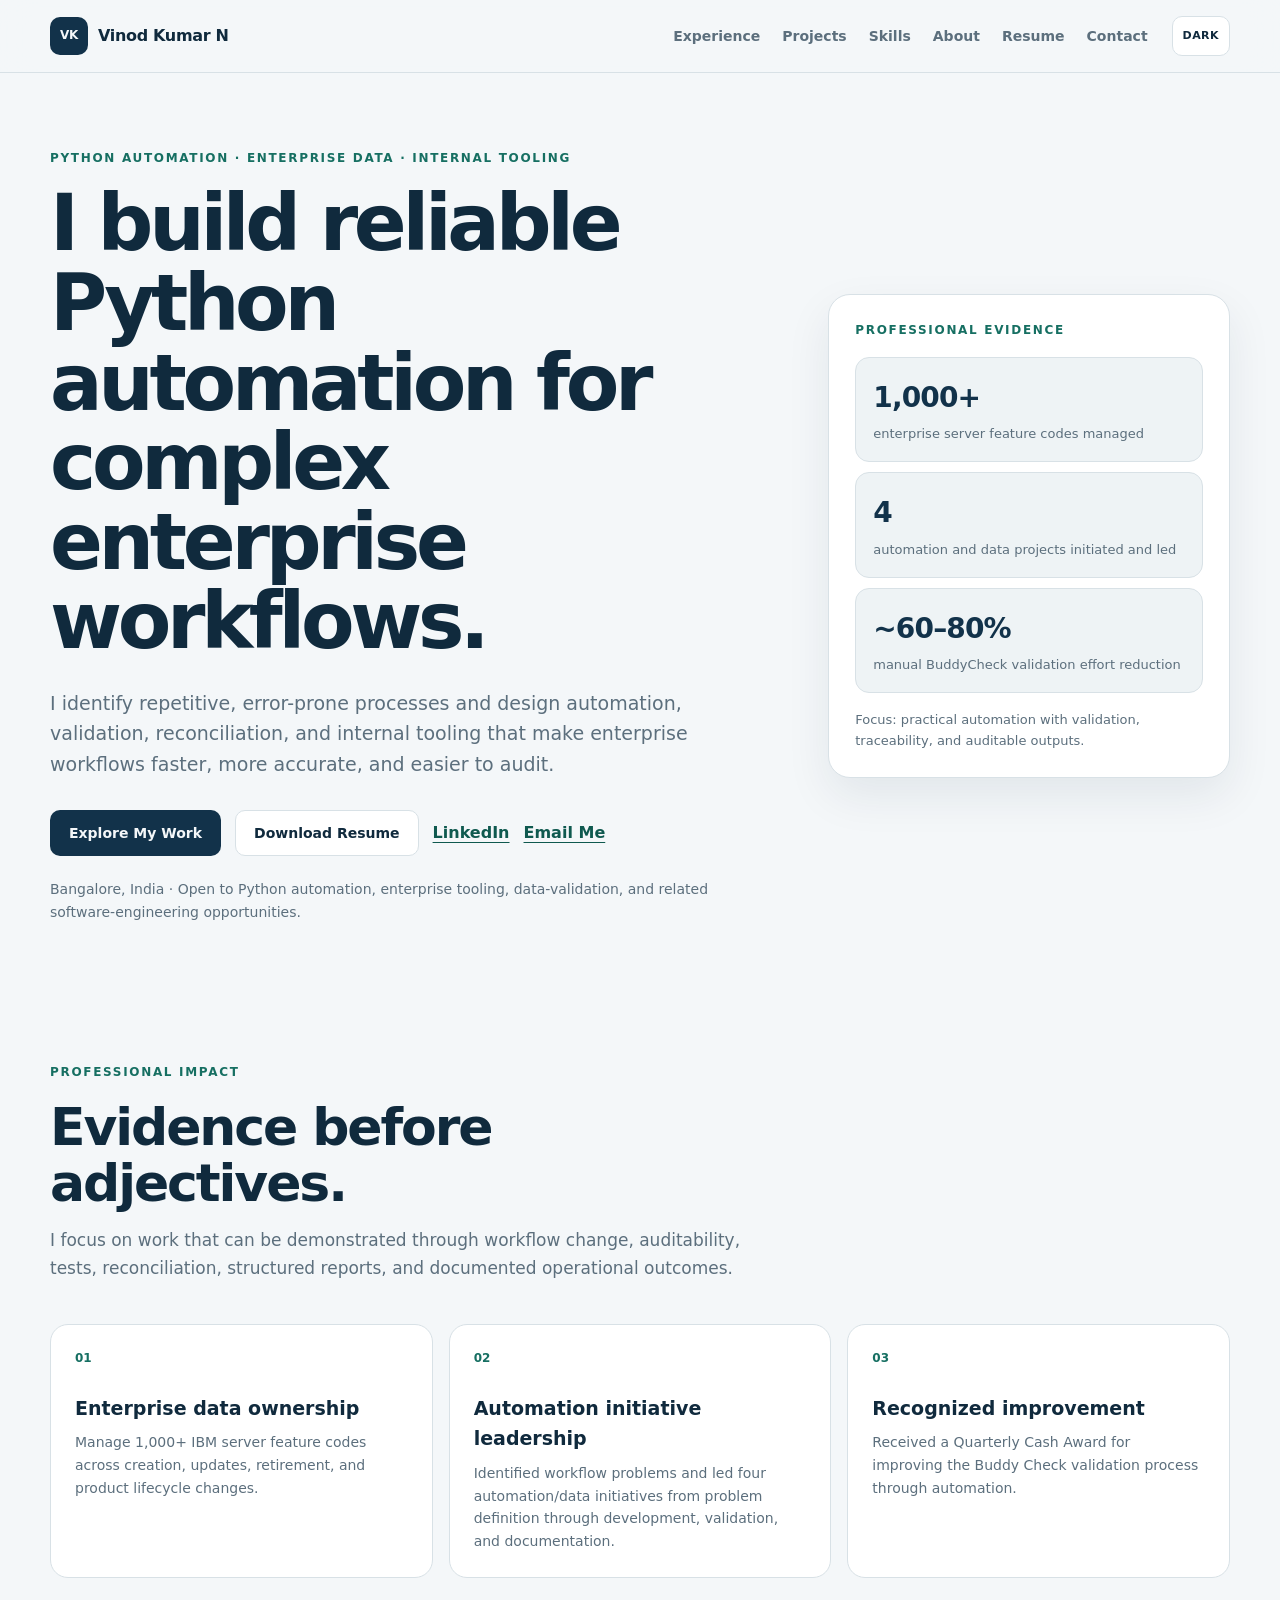
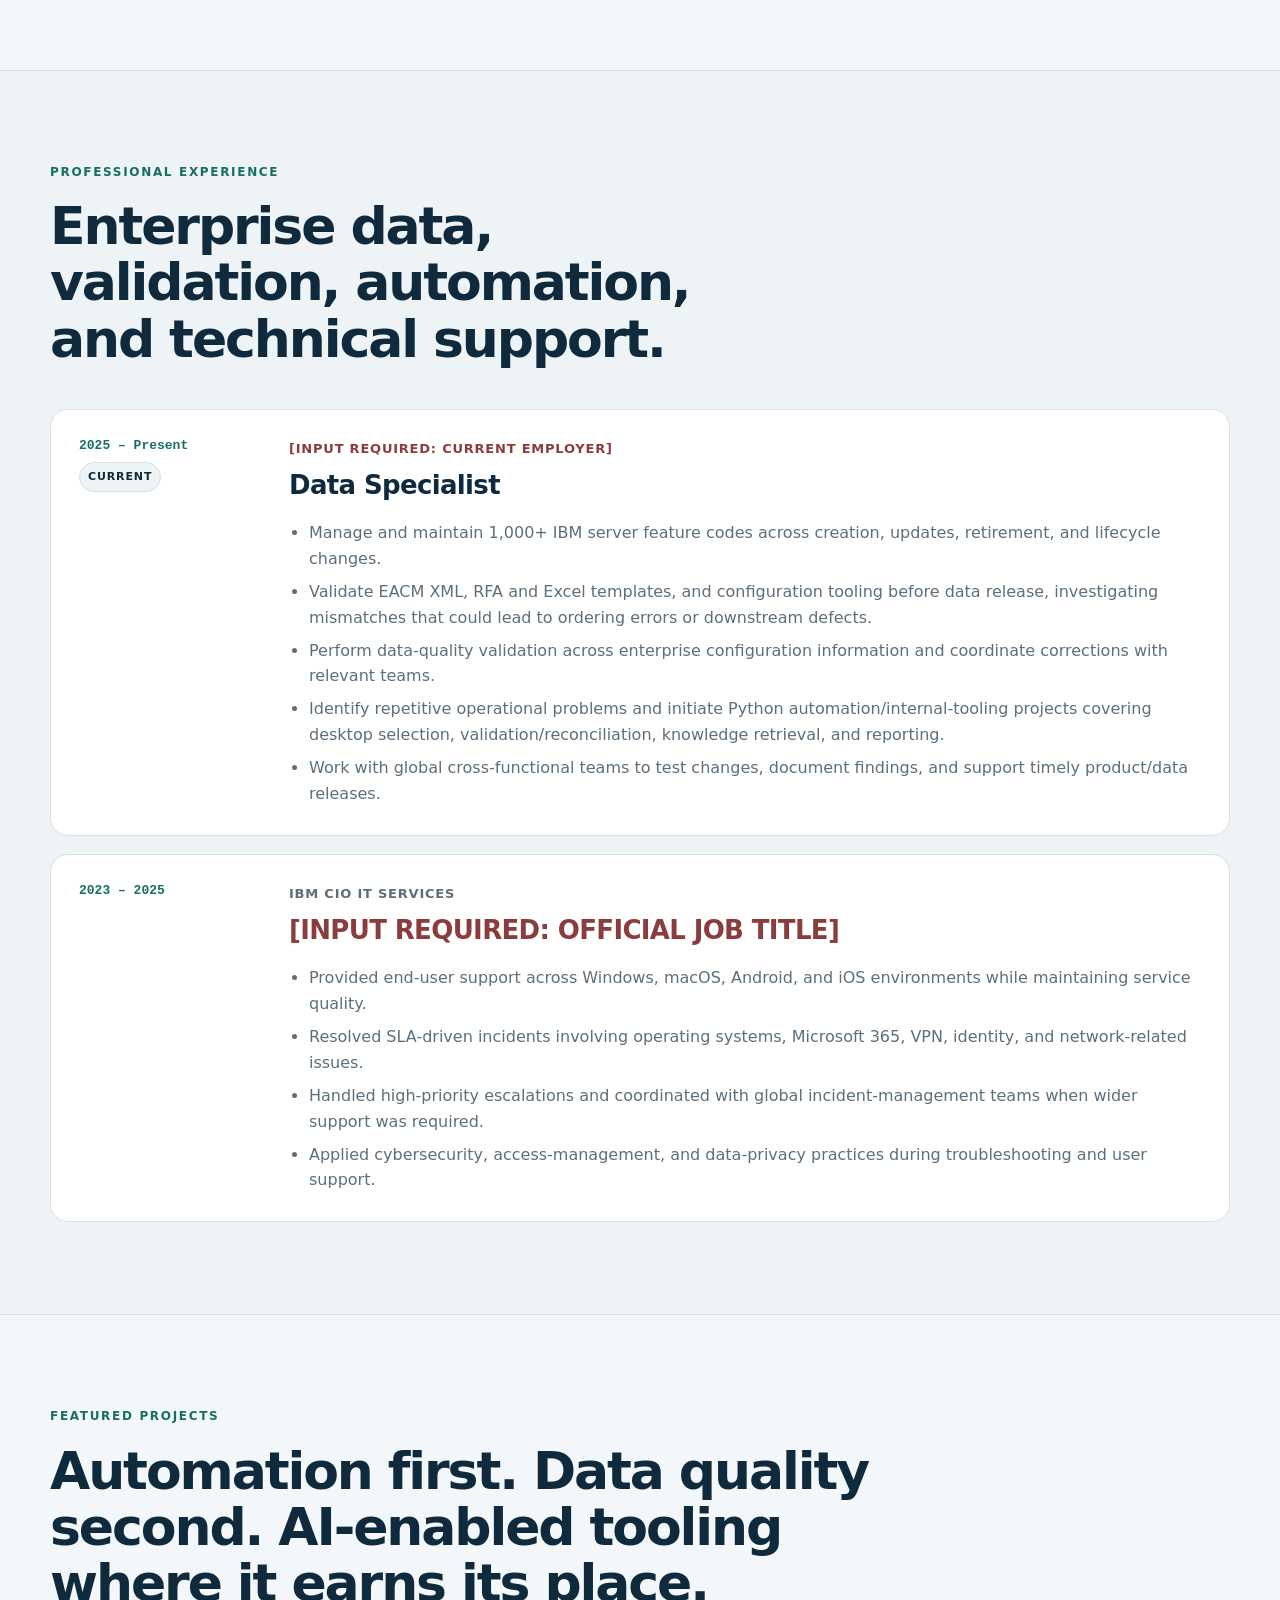
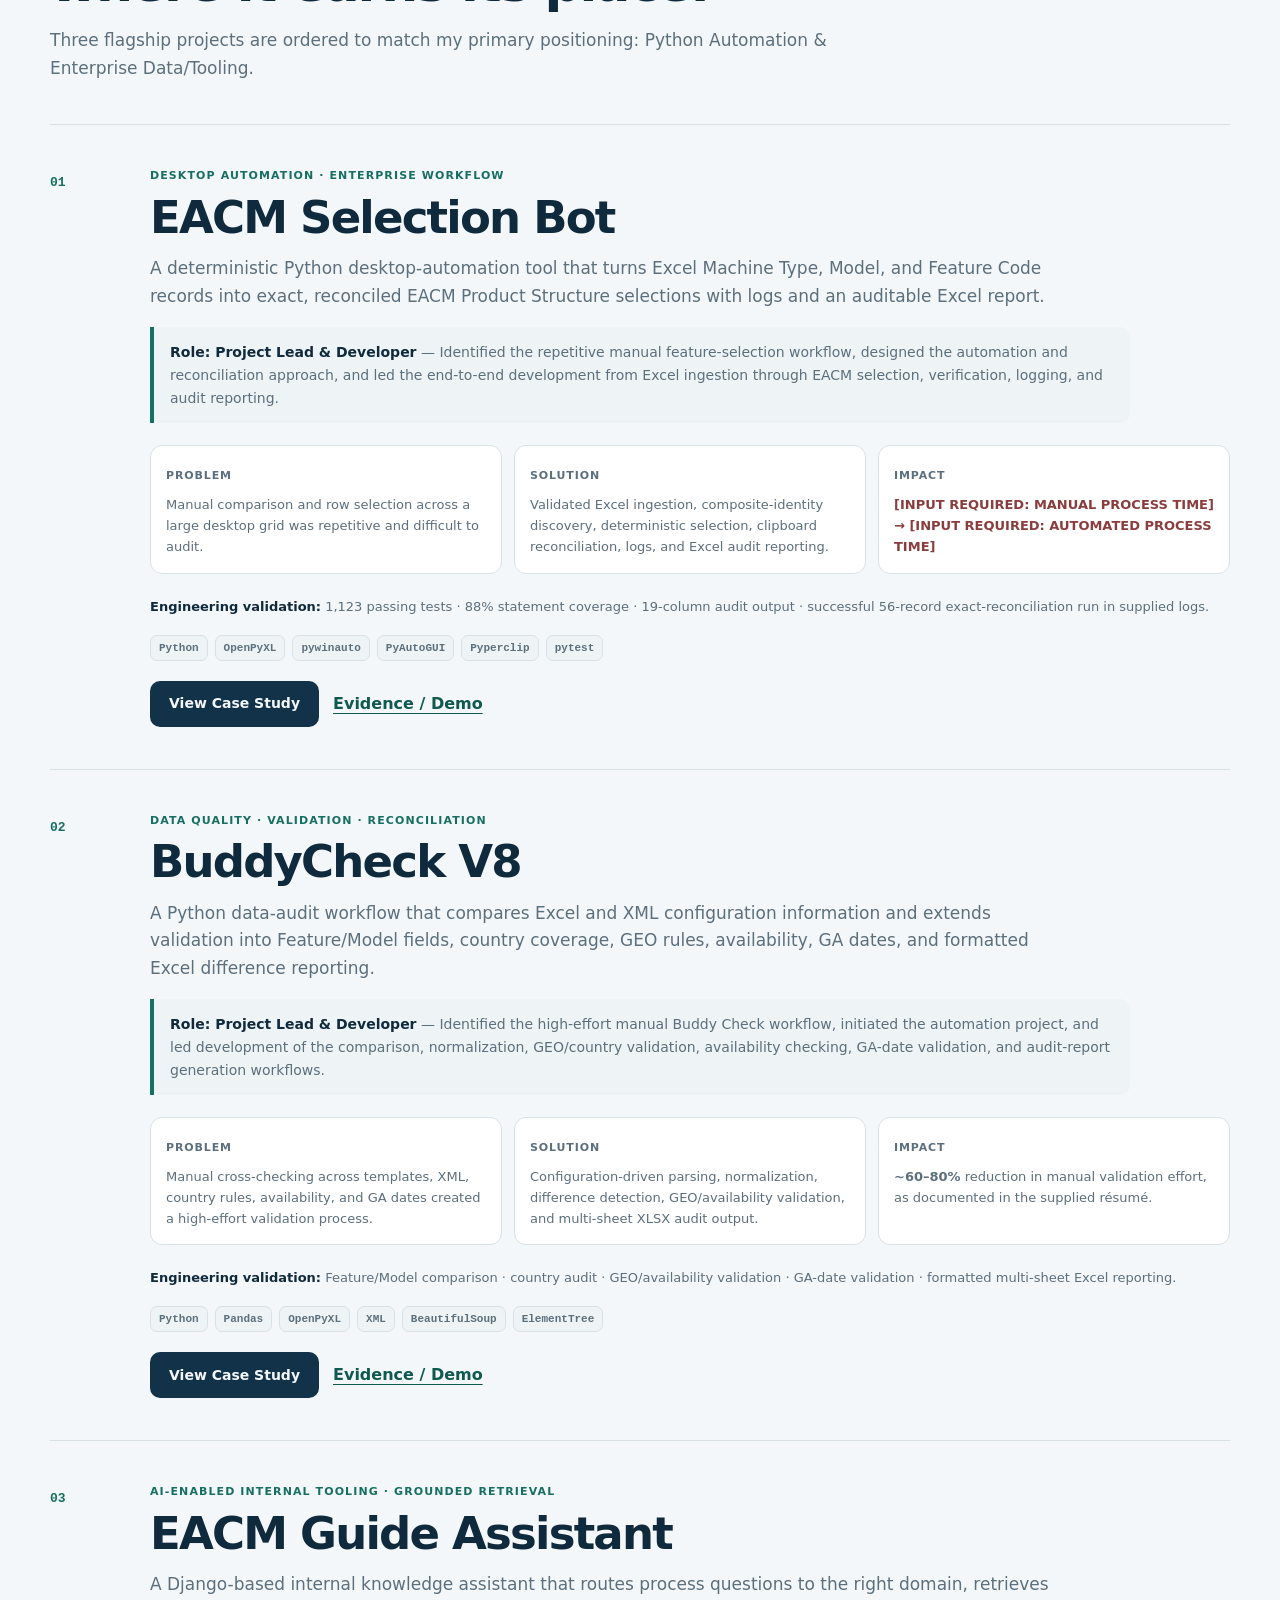
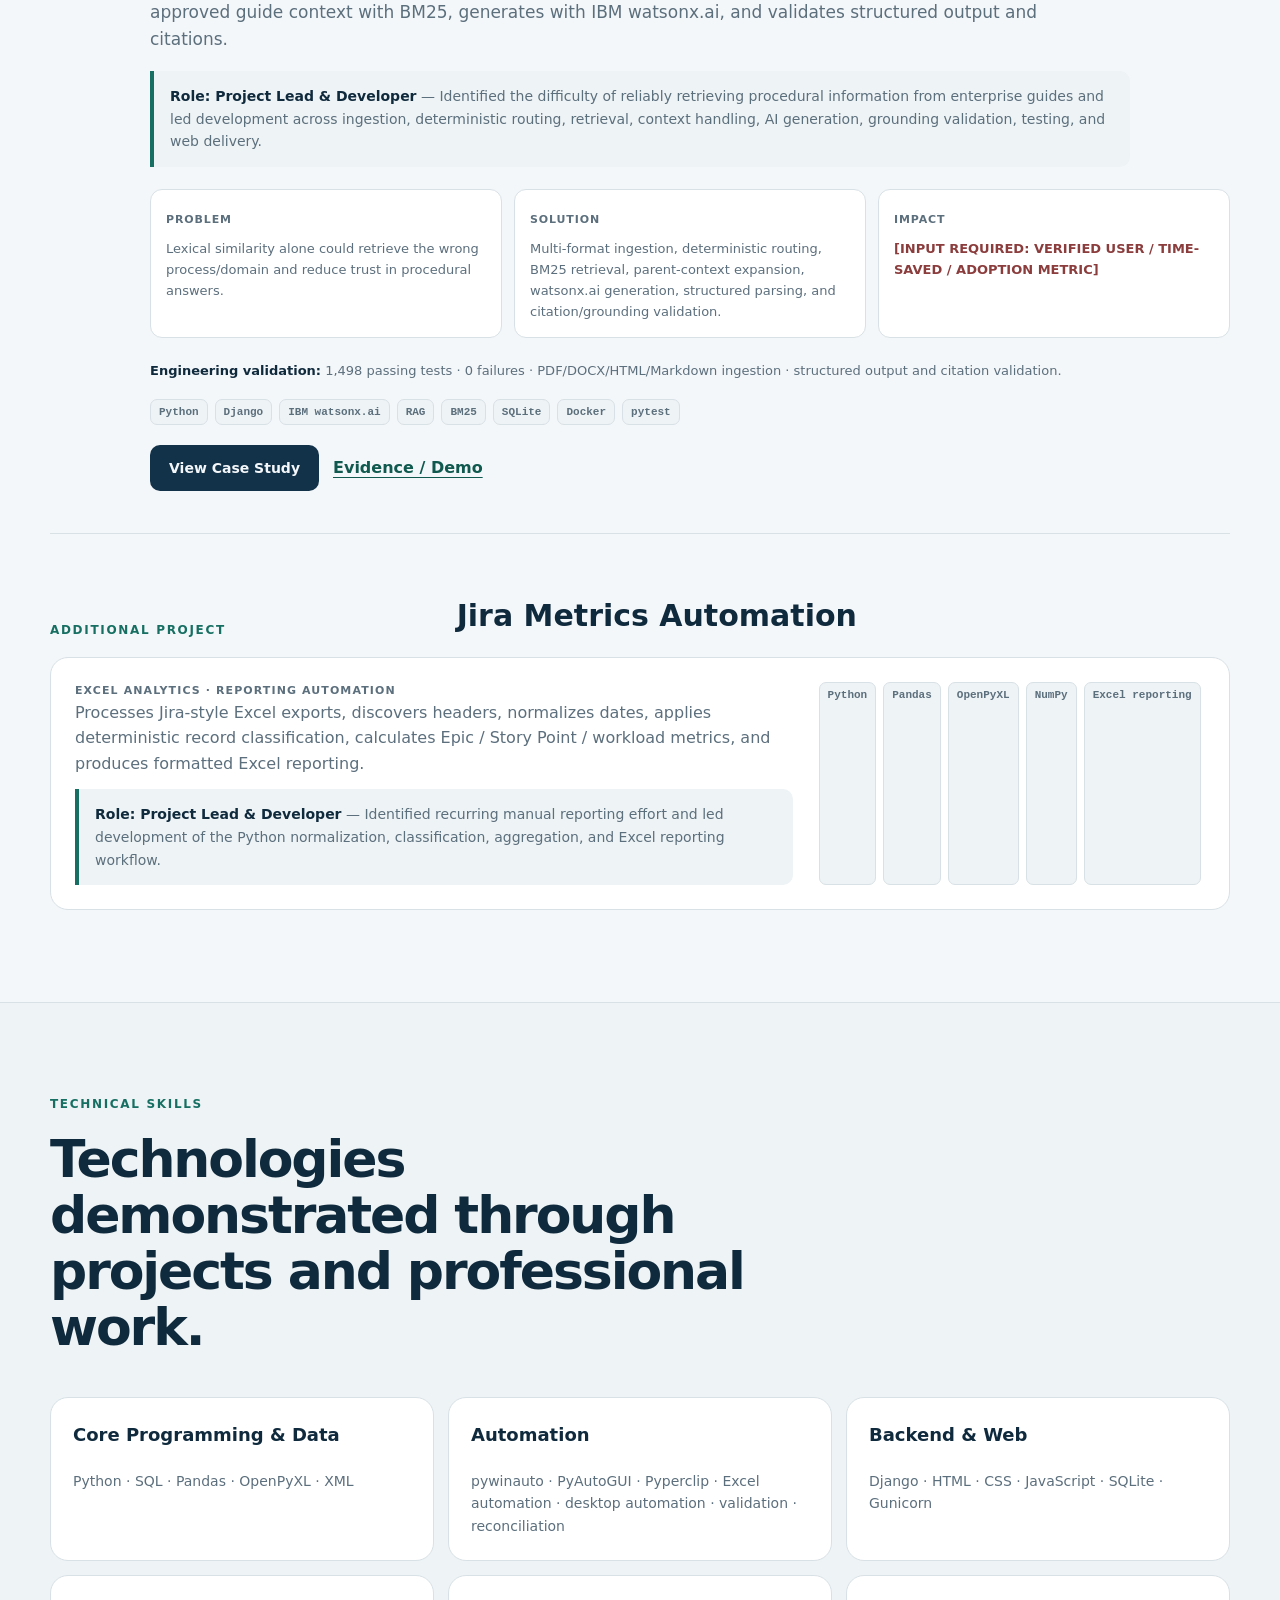
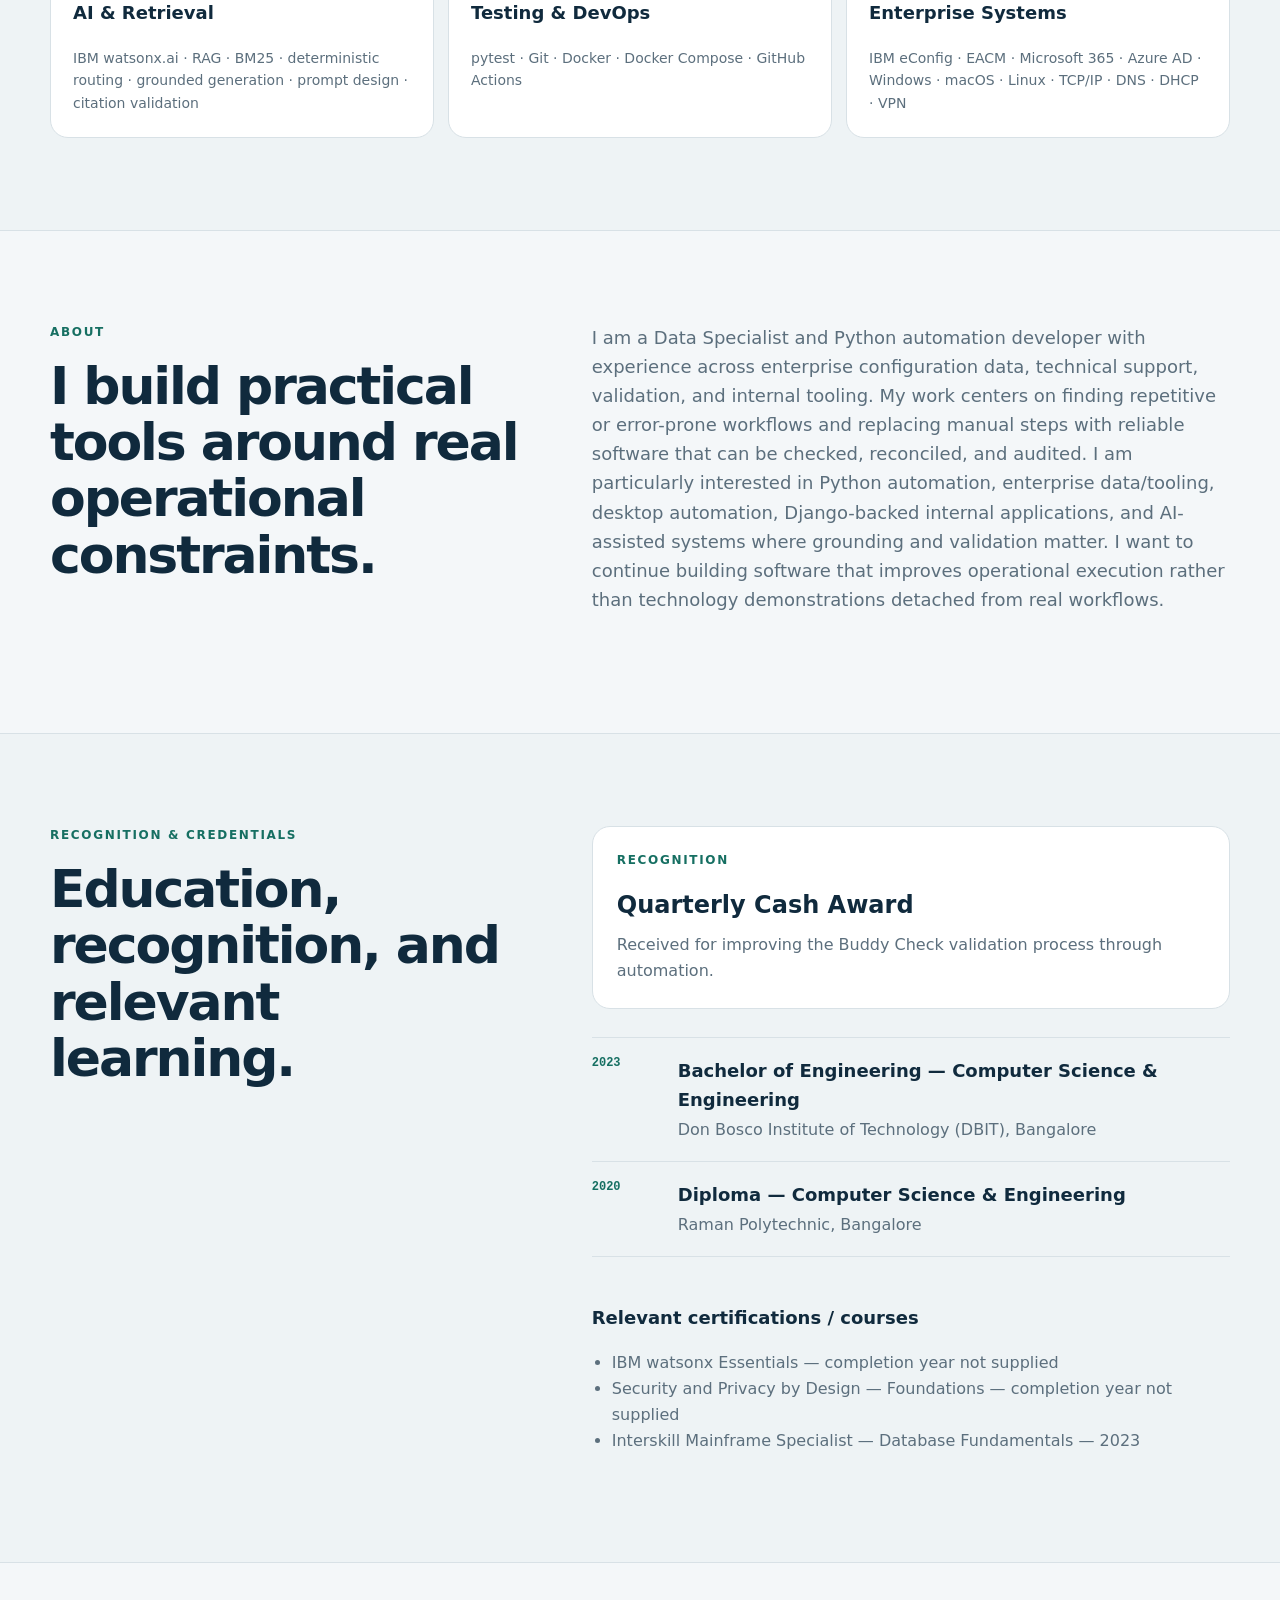
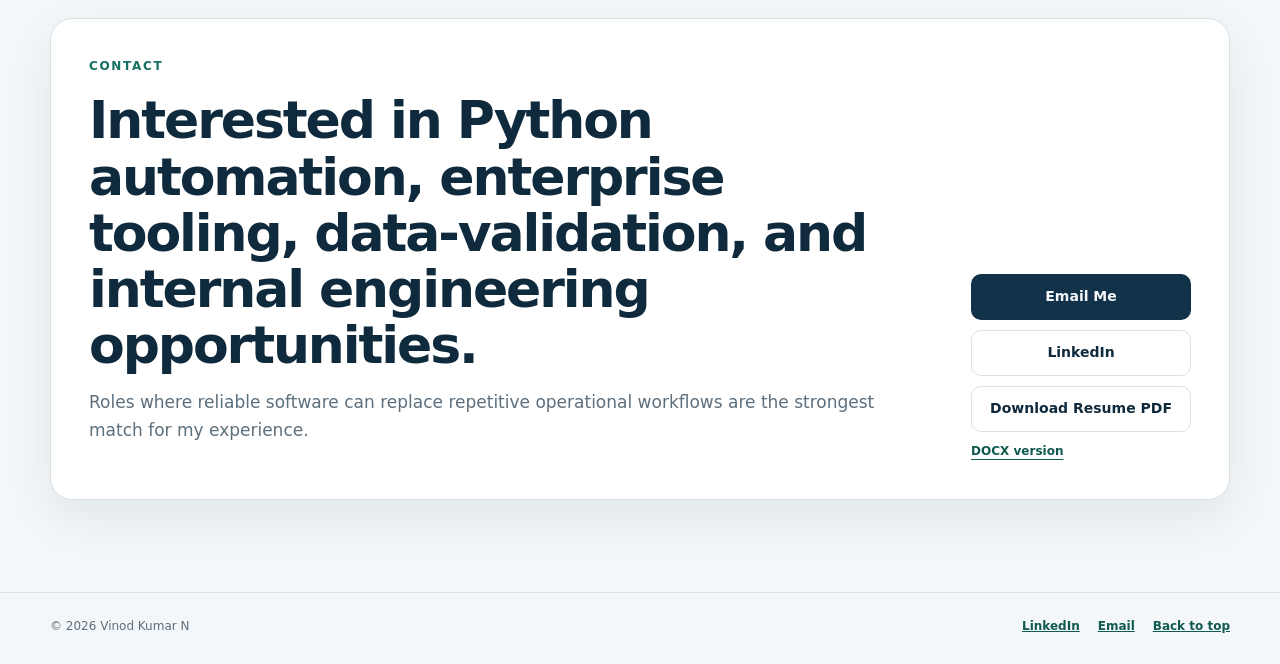
==== index.html @ 29662d74 "Add files via upload Deploy professional portfolio" ====
<!doctype html>
<html lang="en" data-theme="light">
<head>

  <meta charset="utf-8">
  <meta name="viewport" content="width=device-width, initial-scale=1">
  <meta name="author" content="Vinod Kumar N">
  <meta name="theme-color" content="#f4f7f9">
  <link rel="icon" href="assets/favicon.svg" type="image/svg+xml">
  <link rel="stylesheet" href="css/style.css">

<title>Vinod Kumar N | Python Automation &amp; Enterprise Data/Tooling</title>
  <meta name="description" content="Portfolio of Vinod Kumar N, focused on Python automation, enterprise data tooling, validation, reconciliation, desktop automation, Django, and grounded AI-enabled internal tools.">
  <link rel="canonical" href="https://vinod2612-lab.github.io/">
  <meta property="og:type" content="website">
  <meta property="og:title" content="Vinod Kumar N | Python Automation &amp; Enterprise Data/Tooling">
  <meta property="og:description" content="Portfolio of Vinod Kumar N, focused on Python automation, enterprise data tooling, validation, reconciliation, desktop automation, Django, and grounded AI-enabled internal tools.">
  <meta property="og:url" content="https://vinod2612-lab.github.io/">
  <meta property="og:image" content="https://vinod2612-lab.github.io/assets/og-card.png">
  <meta property="og:image:width" content="1200">
  <meta property="og:image:height" content="630">
  <meta name="twitter:card" content="summary_large_image">
  <meta name="twitter:title" content="Vinod Kumar N | Python Automation &amp; Enterprise Data/Tooling">
  <meta name="twitter:description" content="Portfolio of Vinod Kumar N, focused on Python automation, enterprise data tooling, validation, reconciliation, desktop automation, Django, and grounded AI-enabled internal tools.">
  <meta name="twitter:image" content="https://vinod2612-lab.github.io/assets/og-card.png">
  <script type="application/ld+json">{"@context": "https://schema.org", "@type": "Person", "name": "Vinod Kumar N", "url": "https://vinod2612-lab.github.io", "jobTitle": "Data Specialist", "email": "mailto:neelavinod26@gmail.com", "address": {"@type": "PostalAddress", "addressLocality": "Bangalore", "addressCountry": "IN"}, "sameAs": ["https://www.linkedin.com/in/vinod-kumar-n-34484a241"], "knowsAbout": ["Python automation", "Enterprise data tooling", "Data validation", "Excel automation", "Desktop automation", "Django", "Retrieval-augmented generation"]}</script>
</head>
<body>
<a class="skip-link" href="#main">Skip to main content</a>

<header class="site-header" id="top">
  <div class="nav-shell">
    <a class="brand" href="index.html" aria-label="Vinod Kumar N home"><span class="brand-mark">VK</span><span class="brand-name">Vinod Kumar N</span></a>
    <button class="nav-toggle" type="button" aria-label="Open navigation" aria-expanded="false" aria-controls="primary-nav"><span></span><span></span><span></span></button>
    <nav class="nav-links" id="primary-nav" aria-label="Primary navigation">
      <a href="index.html#experience">Experience</a>
      <a href="index.html#projects">Projects</a>
      <a href="index.html#skills">Skills</a>
      <a href="index.html#about">About</a>
      <a href="assets/Vinod_Kumar_N_Resume.pdf">Resume</a>
      <a href="index.html#contact">Contact</a>
    </nav>
    <button class="theme-toggle" type="button" aria-label="Switch to dark theme" title="Toggle light/dark theme"><span class="theme-icon" aria-hidden="true">Moon</span></button>
  </div>
</header>
<main id="main">
  <section class="hero section-tight" aria-labelledby="hero-title">
    <div class="container hero-grid">
      <div class="hero-copy reveal">
        <p class="eyebrow">Python Automation · Enterprise Data · Internal Tooling</p>
        <h1 id="hero-title">I build reliable Python automation for complex enterprise workflows.</h1>
        <p class="hero-lead">I identify repetitive, error-prone processes and design automation, validation, reconciliation, and internal tooling that make enterprise workflows faster, more accurate, and easier to audit.</p>
        <div class="hero-actions" aria-label="Primary actions">
          <a class="btn btn-primary" href="#projects">Explore My Work</a>
          <a class="btn btn-secondary" href="assets/Vinod_Kumar_N_Resume.pdf" download>Download Resume</a>
          <a class="text-link" href="https://www.linkedin.com/in/vinod-kumar-n-34484a241" target="_blank" rel="noopener noreferrer">LinkedIn</a>
          <a class="text-link" href="mailto:neelavinod26@gmail.com">Email Me</a>
        </div>
        <p class="hero-location">Bangalore, India · Open to Python automation, enterprise tooling, data-validation, and related software-engineering opportunities.</p>
      </div>
      <aside class="credibility-panel reveal" aria-label="Professional credibility">
        <p class="panel-label">Professional evidence</p>
        <div class="credibility-metrics">
          <div class="metric-card"><strong>1,000+</strong><span>enterprise server feature codes managed</span></div>
          <div class="metric-card"><strong>4</strong><span>automation and data projects initiated and led</span></div>
          <div class="metric-card"><strong>~60–80%</strong><span>manual BuddyCheck validation effort reduction</span></div>
        </div>
        <p class="panel-note">Focus: practical automation with validation, traceability, and auditable outputs.</p>
      </aside>
    </div>
  </section>

  <section class="section evidence-strip" id="impact" aria-labelledby="impact-title">
    <div class="container">
      <div class="section-head compact reveal"><p class="eyebrow">Professional impact</p><h2 id="impact-title">Evidence before adjectives.</h2><p>I focus on work that can be demonstrated through workflow change, auditability, tests, reconciliation, structured reports, and documented operational outcomes.</p></div>
      <div class="impact-grid">
        <article class="impact-card reveal"><span>01</span><h3>Enterprise data ownership</h3><p>Manage 1,000+ IBM server feature codes across creation, updates, retirement, and product lifecycle changes.</p></article>
        <article class="impact-card reveal"><span>02</span><h3>Automation initiative leadership</h3><p>Identified workflow problems and led four automation/data initiatives from problem definition through development, validation, and documentation.</p></article>
        <article class="impact-card reveal"><span>03</span><h3>Recognized improvement</h3><p>Received a Quarterly Cash Award for improving the Buddy Check validation process through automation.</p></article>
      </div>
    </div>
  </section>

  <section class="section section-alt" id="experience" aria-labelledby="experience-title">
    <div class="container">
      <div class="section-head compact reveal"><p class="eyebrow">Professional experience</p><h2 id="experience-title">Enterprise data, validation, automation, and technical support.</h2></div>
      <div class="experience-list">
        <article class="experience-card reveal">
          <div class="experience-meta"><span class="date">2025 – Present</span><span class="status">Current</span></div>
          <div class="experience-main">
            <p class="employer input-required">[INPUT REQUIRED: CURRENT EMPLOYER]</p>
            <h3>Data Specialist</h3>
            <ul>
              <li>Manage and maintain 1,000+ IBM server feature codes across creation, updates, retirement, and lifecycle changes.</li>
              <li>Validate EACM XML, RFA and Excel templates, and configuration tooling before data release, investigating mismatches that could lead to ordering errors or downstream defects.</li>
              <li>Perform data-quality validation across enterprise configuration information and coordinate corrections with relevant teams.</li>
              <li>Identify repetitive operational problems and initiate Python automation/internal-tooling projects covering desktop selection, validation/reconciliation, knowledge retrieval, and reporting.</li>
              <li>Work with global cross-functional teams to test changes, document findings, and support timely product/data releases.</li>
            </ul>
          </div>
        </article>
        <article class="experience-card reveal">
          <div class="experience-meta"><span class="date">2023 – 2025</span></div>
          <div class="experience-main">
            <p class="employer">IBM CIO IT Services</p>
            <h3 class="input-required">[INPUT REQUIRED: OFFICIAL JOB TITLE]</h3>
            <ul>
              <li>Provided end-user support across Windows, macOS, Android, and iOS environments while maintaining service quality.</li>
              <li>Resolved SLA-driven incidents involving operating systems, Microsoft 365, VPN, identity, and network-related issues.</li>
              <li>Handled high-priority escalations and coordinated with global incident-management teams when wider support was required.</li>
              <li>Applied cybersecurity, access-management, and data-privacy practices during troubleshooting and user support.</li>
            </ul>
          </div>
        </article>
      </div>
    </div>
  </section>

  <section class="section" id="projects" aria-labelledby="projects-title">
    <div class="container">
      <div class="section-head reveal"><p class="eyebrow">Featured projects</p><h2 id="projects-title">Automation first. Data quality second. AI-enabled tooling where it earns its place.</h2><p>Three flagship projects are ordered to match my primary positioning: Python Automation & Enterprise Data/Tooling.</p></div>

      <article class="project-card flagship reveal">
        <div class="project-index">01</div>
        <div class="project-summary-block">
          <p class="project-category">Desktop Automation · Enterprise Workflow</p>
          <h3>EACM Selection Bot</h3>
          <p class="project-one-liner">A deterministic Python desktop-automation tool that turns Excel Machine Type, Model, and Feature Code records into exact, reconciled EACM Product Structure selections with logs and an auditable Excel report.</p>
          <p class="role-line"><strong>Role: Project Lead & Developer</strong> — Identified the repetitive manual feature-selection workflow, designed the automation and reconciliation approach, and led the end-to-end development from Excel ingestion through EACM selection, verification, logging, and audit reporting.</p>
          <div class="project-essentials">
            <div><span>Problem</span><p>Manual comparison and row selection across a large desktop grid was repetitive and difficult to audit.</p></div>
            <div><span>Solution</span><p>Validated Excel ingestion, composite-identity discovery, deterministic selection, clipboard reconciliation, logs, and Excel audit reporting.</p></div>
            <div><span>Impact</span><p class="input-required">[INPUT REQUIRED: MANUAL PROCESS TIME] → [INPUT REQUIRED: AUTOMATED PROCESS TIME]</p></div>
          </div>
          <div class="validation-line"><strong>Engineering validation:</strong> 1,123 passing tests · 88% statement coverage · 19-column audit output · successful 56-record exact-reconciliation run in supplied logs.</div>
          <div class="tags"><span>Python</span><span>OpenPyXL</span><span>pywinauto</span><span>PyAutoGUI</span><span>Pyperclip</span><span>pytest</span></div>
          <div class="project-actions"><a class="btn btn-primary" href="projects/eacm-selection-bot.html">View Case Study</a><a class="text-link" href="projects/eacm-selection-bot.html#evidence">Evidence / Demo</a></div>
        </div>
      </article>

      <article class="project-card flagship reveal">
        <div class="project-index">02</div>
        <div class="project-summary-block">
          <p class="project-category">Data Quality · Validation · Reconciliation</p>
          <h3>BuddyCheck V8</h3>
          <p class="project-one-liner">A Python data-audit workflow that compares Excel and XML configuration information and extends validation into Feature/Model fields, country coverage, GEO rules, availability, GA dates, and formatted Excel difference reporting.</p>
          <p class="role-line"><strong>Role: Project Lead & Developer</strong> — Identified the high-effort manual Buddy Check workflow, initiated the automation project, and led development of the comparison, normalization, GEO/country validation, availability checking, GA-date validation, and audit-report generation workflows.</p>
          <div class="project-essentials">
            <div><span>Problem</span><p>Manual cross-checking across templates, XML, country rules, availability, and GA dates created a high-effort validation process.</p></div>
            <div><span>Solution</span><p>Configuration-driven parsing, normalization, difference detection, GEO/availability validation, and multi-sheet XLSX audit output.</p></div>
            <div><span>Impact</span><p><strong>~60–80%</strong> reduction in manual validation effort, as documented in the supplied résumé.</p></div>
          </div>
          <div class="validation-line"><strong>Engineering validation:</strong> Feature/Model comparison · country audit · GEO/availability validation · GA-date validation · formatted multi-sheet Excel reporting.</div>
          <div class="tags"><span>Python</span><span>Pandas</span><span>OpenPyXL</span><span>XML</span><span>BeautifulSoup</span><span>ElementTree</span></div>
          <div class="project-actions"><a class="btn btn-primary" href="projects/buddycheck.html">View Case Study</a><a class="text-link" href="projects/buddycheck.html#evidence">Evidence / Demo</a></div>
        </div>
      </article>

      <article class="project-card flagship reveal">
        <div class="project-index">03</div>
        <div class="project-summary-block">
          <p class="project-category">AI-enabled Internal Tooling · Grounded Retrieval</p>
          <h3>EACM Guide Assistant</h3>
          <p class="project-one-liner">A Django-based internal knowledge assistant that routes process questions to the right domain, retrieves approved guide context with BM25, generates with IBM watsonx.ai, and validates structured output and citations.</p>
          <p class="role-line"><strong>Role: Project Lead & Developer</strong> — Identified the difficulty of reliably retrieving procedural information from enterprise guides and led development across ingestion, deterministic routing, retrieval, context handling, AI generation, grounding validation, testing, and web delivery.</p>
          <div class="project-essentials">
            <div><span>Problem</span><p>Lexical similarity alone could retrieve the wrong process/domain and reduce trust in procedural answers.</p></div>
            <div><span>Solution</span><p>Multi-format ingestion, deterministic routing, BM25 retrieval, parent-context expansion, watsonx.ai generation, structured parsing, and citation/grounding validation.</p></div>
            <div><span>Impact</span><p class="input-required">[INPUT REQUIRED: VERIFIED USER / TIME-SAVED / ADOPTION METRIC]</p></div>
          </div>
          <div class="validation-line"><strong>Engineering validation:</strong> 1,498 passing tests · 0 failures · PDF/DOCX/HTML/Markdown ingestion · structured output and citation validation.</div>
          <div class="tags"><span>Python</span><span>Django</span><span>IBM watsonx.ai</span><span>RAG</span><span>BM25</span><span>SQLite</span><span>Docker</span><span>pytest</span></div>
          <div class="project-actions"><a class="btn btn-primary" href="projects/eacm-guide-assistant.html">View Case Study</a><a class="text-link" href="projects/eacm-guide-assistant.html#evidence">Evidence / Demo</a></div>
        </div>
      </article>

      <div class="additional-projects reveal" aria-labelledby="additional-title">
        <div><p class="eyebrow">Additional project</p><h3 id="additional-title">Jira Metrics Automation</h3></div>
        <div class="additional-card">
          <div><p class="project-category">Excel Analytics · Reporting Automation</p><p>Processes Jira-style Excel exports, discovers headers, normalizes dates, applies deterministic record classification, calculates Epic / Story Point / workload metrics, and produces formatted Excel reporting.</p><p class="role-line compact"><strong>Role: Project Lead & Developer</strong> — Identified recurring manual reporting effort and led development of the Python normalization, classification, aggregation, and Excel reporting workflow.</p></div>
          <div class="tags"><span>Python</span><span>Pandas</span><span>OpenPyXL</span><span>NumPy</span><span>Excel reporting</span></div>
        </div>
      </div>
    </div>
  </section>

  <section class="section section-alt" id="skills" aria-labelledby="skills-title">
    <div class="container">
      <div class="section-head compact reveal"><p class="eyebrow">Technical skills</p><h2 id="skills-title">Technologies demonstrated through projects and professional work.</h2></div>
      <div class="skills-grid">
        <article class="skill-group reveal"><h3>Core Programming & Data</h3><p>Python · SQL · Pandas · OpenPyXL · XML</p></article>
        <article class="skill-group reveal"><h3>Automation</h3><p>pywinauto · PyAutoGUI · Pyperclip · Excel automation · desktop automation · validation · reconciliation</p></article>
        <article class="skill-group reveal"><h3>Backend & Web</h3><p>Django · HTML · CSS · JavaScript · SQLite · Gunicorn</p></article>
        <article class="skill-group reveal"><h3>AI & Retrieval</h3><p>IBM watsonx.ai · RAG · BM25 · deterministic routing · grounded generation · prompt design · citation validation</p></article>
        <article class="skill-group reveal"><h3>Testing & DevOps</h3><p>pytest · Git · Docker · Docker Compose · GitHub Actions</p></article>
        <article class="skill-group reveal"><h3>Enterprise Systems</h3><p>IBM eConfig · EACM · Microsoft 365 · Azure AD · Windows · macOS · Linux · TCP/IP · DNS · DHCP · VPN</p></article>
      </div>
    </div>
  </section>

  <section class="section" id="about" aria-labelledby="about-title">
    <div class="container about-grid">
      <div class="section-head reveal"><p class="eyebrow">About</p><h2 id="about-title">I build practical tools around real operational constraints.</h2></div>
      <div class="about-text reveal"><p>I am a Data Specialist and Python automation developer with experience across enterprise configuration data, technical support, validation, and internal tooling. My work centers on finding repetitive or error-prone workflows and replacing manual steps with reliable software that can be checked, reconciled, and audited. I am particularly interested in Python automation, enterprise data/tooling, desktop automation, Django-backed internal applications, and AI-assisted systems where grounding and validation matter. I want to continue building software that improves operational execution rather than technology demonstrations detached from real workflows.</p></div>
    </div>
  </section>

  <section class="section section-alt" id="credentials" aria-labelledby="credentials-title">
    <div class="container credentials-grid">
      <div class="section-head reveal"><p class="eyebrow">Recognition & credentials</p><h2 id="credentials-title">Education, recognition, and relevant learning.</h2></div>
      <div class="credentials-content reveal">
        <div class="recognition-card"><p class="small-label">Recognition</p><h3>Quarterly Cash Award</h3><p>Received for improving the Buddy Check validation process through automation.</p></div>
        <div class="credential-list">
          <div><span>2023</span><h3>Bachelor of Engineering — Computer Science & Engineering</h3><p>Don Bosco Institute of Technology (DBIT), Bangalore</p></div>
          <div><span>2020</span><h3>Diploma — Computer Science & Engineering</h3><p>Raman Polytechnic, Bangalore</p></div>
        </div>
        <div class="cert-list"><h3>Relevant certifications / courses</h3><ul><li>IBM watsonx Essentials <span class="muted">— completion year not supplied</span></li><li>Security and Privacy by Design — Foundations <span class="muted">— completion year not supplied</span></li><li>Interskill Mainframe Specialist — Database Fundamentals <span class="muted">— 2023</span></li></ul></div>
      </div>
    </div>
  </section>

  <section class="section contact-section" id="contact" aria-labelledby="contact-title">
    <div class="container contact-card reveal">
      <div><p class="eyebrow">Contact</p><h2 id="contact-title">Interested in Python automation, enterprise tooling, data-validation, and internal engineering opportunities.</h2><p>Roles where reliable software can replace repetitive operational workflows are the strongest match for my experience.</p></div>
      <div class="contact-actions"><a class="btn btn-primary" href="mailto:neelavinod26@gmail.com">Email Me</a><a class="btn btn-secondary" href="https://www.linkedin.com/in/vinod-kumar-n-34484a241" target="_blank" rel="noopener noreferrer">LinkedIn</a><a class="btn btn-secondary" href="assets/Vinod_Kumar_N_Resume.pdf" download>Download Resume PDF</a><a class="small-link" href="assets/Vinod_Kumar_N_Resume.docx" download>DOCX version</a></div>
    </div>
  </section>
</main>

<footer class="site-footer">
  <div class="container footer-inner">
    <p>© <span id="year"></span> Vinod Kumar N</p>
    <div class="footer-links">
      <a href="https://www.linkedin.com/in/vinod-kumar-n-34484a241" target="_blank" rel="noopener noreferrer">LinkedIn</a>
      <a href="mailto:neelavinod26@gmail.com">Email</a>
      <a href="#top">Back to top</a>
    </div>
  </div>
</footer>
<script src="js/script.js"></script>
</body>
</html>
---- css/style.css ----
:root{
  --bg:#f4f7f9;--surface:#fff;--surface-soft:#eef3f5;--text:#102a3d;--muted:#5c6f7d;--line:#d8e1e6;
  --accent:#166f62;--accent-dark:#0f594f;--navy:#12324a;--warm:#8b5a1f;--danger:#8b3d3d;--pass:#146b43;
  --shadow:0 18px 45px rgba(16,42,61,.08);--max:1180px;--radius:18px;
}
html[data-theme="dark"]{--bg:#0c151c;--surface:#111e27;--surface-soft:#152630;--text:#eef5f7;--muted:#adbec7;--line:#2a3c46;--accent:#79d4c3;--accent-dark:#9de0d3;--navy:#dbeaf0;--warm:#e6b46f;--danger:#f0a0a0;--pass:#8be0ad;--shadow:0 22px 55px rgba(0,0,0,.28)}
*{box-sizing:border-box}html{scroll-behavior:smooth;scroll-padding-top:82px}body{margin:0;background:var(--bg);color:var(--text);font-family:Inter,ui-sans-serif,system-ui,-apple-system,BlinkMacSystemFont,"Segoe UI",sans-serif;line-height:1.62;-webkit-font-smoothing:antialiased;overflow-x:clip}a{color:inherit}button,a{font:inherit}img{max-width:100%;height:auto}p{margin-top:0}.container{width:min(calc(100% - 40px),var(--max));margin-inline:auto}.narrow{max-width:920px}.section{padding:92px 0}.section-tight{padding:76px 0}.section-alt{background:var(--surface-soft);border-block:1px solid var(--line)}
.skip-link{position:absolute;left:-9999px;top:10px;background:var(--navy);color:var(--bg);padding:10px 14px;border-radius:8px;z-index:999}.skip-link:focus{left:10px}.site-header{position:sticky;top:0;z-index:100;background:color-mix(in srgb,var(--bg) 92%,transparent);backdrop-filter:blur(16px);border-bottom:1px solid var(--line)}.nav-shell{height:72px;width:min(calc(100% - 40px),var(--max));margin:auto;display:flex;align-items:center;gap:24px}.brand{display:flex;align-items:center;gap:10px;text-decoration:none;font-weight:800;letter-spacing:-.02em;white-space:nowrap}.brand-mark{width:38px;height:38px;border-radius:10px;background:var(--navy);color:var(--bg);display:grid;place-items:center;font-size:12px}.nav-links{margin-left:auto;display:flex;gap:22px;align-items:center}.nav-links a{font-size:14px;color:var(--muted);text-decoration:none;font-weight:650}.nav-links a:hover{color:var(--text)}.theme-toggle,.nav-toggle{border:1px solid var(--line);background:var(--surface);color:var(--text);border-radius:10px;cursor:pointer}.theme-toggle{min-width:58px;height:40px;padding:0 10px;font-size:11px;font-weight:800;text-transform:uppercase;letter-spacing:.04em}.nav-toggle{display:none;width:42px;height:42px;padding:9px}.nav-toggle span{display:block;height:2px;background:currentColor;margin:5px 0;border-radius:2px}
a:focus-visible,button:focus-visible,summary:focus-visible{outline:3px solid var(--accent);outline-offset:3px;border-radius:6px}.eyebrow,.small-label,.panel-label{font-size:12px;font-weight:850;text-transform:uppercase;letter-spacing:.14em;color:var(--accent);margin-bottom:16px}.hero-grid{display:grid;grid-template-columns:minmax(0,1.28fr) minmax(330px,.72fr);gap:64px;align-items:center}.hero h1,.project-hero h1{font-size:clamp(46px,6.5vw,78px);line-height:1.02;letter-spacing:-.055em;margin:0 0 26px}.hero-lead,.project-lead{font-size:19px;color:var(--muted);max-width:760px}.hero-actions{display:flex;align-items:center;gap:14px;flex-wrap:wrap;margin:30px 0 22px}.btn{display:inline-flex;min-height:46px;align-items:center;justify-content:center;padding:0 18px;border-radius:10px;text-decoration:none;font-weight:800;font-size:14px;border:1px solid transparent;transition:transform .18s ease,background .18s ease,border-color .18s ease}.btn:hover{transform:translateY(-1px)}.btn-primary{background:var(--navy);color:var(--bg)}.btn-secondary{background:var(--surface);border-color:var(--line);color:var(--text)}.text-link,.small-link{color:var(--accent-dark);font-weight:800;text-underline-offset:4px}.small-link{font-size:12px}.hero-location{color:var(--muted);font-size:14px;margin:0}.credibility-panel{background:var(--surface);border:1px solid var(--line);border-radius:22px;padding:26px;box-shadow:var(--shadow)}.credibility-metrics{display:grid;gap:10px}.metric-card{padding:17px;border:1px solid var(--line);background:var(--surface-soft);border-radius:14px}.metric-card strong{display:block;font-size:28px;letter-spacing:-.03em;color:var(--navy)}.metric-card span{display:block;font-size:13px;color:var(--muted);margin-top:3px}.panel-note{margin:16px 0 0;color:var(--muted);font-size:13px}.section-head{max-width:820px;margin-bottom:42px}.section-head.compact{max-width:720px}.section-head h2,.contact-card h2,.detail-section h2{font-size:clamp(32px,4.5vw,52px);line-height:1.08;letter-spacing:-.04em;margin:0 0 16px}.section-head>p:not(.eyebrow),.contact-card>div>p:not(.eyebrow){color:var(--muted);font-size:17px}.evidence-strip{padding-top:64px}.impact-grid{display:grid;grid-template-columns:repeat(3,1fr);gap:16px}.impact-card{background:var(--surface);border:1px solid var(--line);border-radius:var(--radius);padding:24px}.impact-card>span{display:block;color:var(--accent);font-size:12px;font-weight:850;margin-bottom:24px}.impact-card h3{margin:0 0 8px;font-size:19px}.impact-card p{margin:0;color:var(--muted);font-size:14px}.experience-list{display:grid;gap:18px}.experience-card{display:grid;grid-template-columns:180px 1fr;gap:30px;background:var(--surface);border:1px solid var(--line);border-radius:var(--radius);padding:28px}.experience-meta{display:flex;flex-direction:column;align-items:flex-start;gap:9px}.date{font:800 13px ui-monospace,SFMono-Regular,Consolas,monospace;color:var(--accent)}.status{font-size:11px;font-weight:850;text-transform:uppercase;letter-spacing:.08em;padding:5px 8px;border-radius:999px;background:var(--surface-soft);border:1px solid var(--line)}.employer{font-size:13px;color:var(--muted);font-weight:750;text-transform:uppercase;letter-spacing:.06em;margin-bottom:5px}.experience-main h3{font-size:26px;letter-spacing:-.025em;margin:0 0 14px}.experience-main ul{margin:0;padding-left:20px;color:var(--muted)}.experience-main li+li{margin-top:7px}.input-required{color:var(--danger)!important;font-weight:800}.project-card{display:grid;grid-template-columns:76px 1fr;gap:24px;border-top:1px solid var(--line);padding:42px 0}.project-card:last-of-type{border-bottom:1px solid var(--line)}.project-index{font:850 13px ui-monospace,SFMono-Regular,Consolas,monospace;color:var(--accent);padding-top:8px}.project-category{color:var(--accent);font-weight:850;text-transform:uppercase;letter-spacing:.1em;font-size:11px;margin-bottom:9px}.project-summary-block h3{font-size:clamp(30px,4vw,45px);letter-spacing:-.04em;line-height:1.05;margin:0 0 14px}.project-one-liner{font-size:17px;color:var(--muted);max-width:900px}.role-line{background:var(--surface-soft);border-left:4px solid var(--accent);padding:14px 16px;border-radius:0 10px 10px 0;color:var(--muted);font-size:14px;max-width:980px}.role-line strong{color:var(--text)}.role-line.compact{margin:12px 0 0}.project-essentials{display:grid;grid-template-columns:repeat(3,1fr);gap:12px;margin:22px 0}.project-essentials>div{border:1px solid var(--line);border-radius:12px;padding:15px;background:var(--surface)}.project-essentials span{font-size:11px;font-weight:850;text-transform:uppercase;letter-spacing:.08em;color:var(--muted)}.project-essentials p{margin:7px 0 0;font-size:13px;color:var(--muted)}.validation-line{font-size:13px;color:var(--muted);margin:18px 0}.validation-line strong{color:var(--text)}.tags{display:flex;flex-wrap:wrap;gap:7px}.tags span{font:750 11px ui-monospace,SFMono-Regular,Consolas,monospace;border:1px solid var(--line);border-radius:7px;background:var(--surface-soft);padding:6px 8px;color:var(--muted)}.tags.large span{font-size:12px;padding:8px 10px}.project-actions{display:flex;gap:14px;align-items:center;flex-wrap:wrap;margin-top:20px}.additional-projects{margin-top:58px}.additional-projects>div:first-child{display:grid;grid-template-columns:1fr 2fr;gap:20px;align-items:end}.additional-projects h3{font-size:30px;margin:0 0 16px}.additional-card{display:grid;grid-template-columns:1.3fr .7fr;gap:26px;background:var(--surface);border:1px solid var(--line);border-radius:var(--radius);padding:24px}.additional-card p{color:var(--muted);margin-bottom:0}.skills-grid{display:grid;grid-template-columns:repeat(3,1fr);gap:14px}.skill-group{background:var(--surface);border:1px solid var(--line);border-radius:var(--radius);padding:22px;min-height:160px}.skill-group h3{font-size:18px;margin:0 0 20px}.skill-group p{color:var(--muted);font-size:14px;margin:0}.about-grid,.credentials-grid{display:grid;grid-template-columns:.85fr 1.15fr;gap:70px}.about-text p{font-size:18px;color:var(--muted)}.credentials-content{display:grid;gap:28px}.recognition-card{background:var(--surface);border:1px solid var(--line);border-radius:var(--radius);padding:24px}.recognition-card h3{font-size:24px;margin:0 0 7px}.recognition-card p:last-child{margin:0;color:var(--muted)}.credential-list>div{padding:18px 0;border-top:1px solid var(--line);display:grid;grid-template-columns:70px 1fr;column-gap:16px}.credential-list>div:last-child{border-bottom:1px solid var(--line)}.credential-list span{grid-row:1/3;color:var(--accent);font:800 12px ui-monospace,monospace}.credential-list h3{font-size:18px;margin:0}.credential-list p{color:var(--muted);margin:3px 0 0}.cert-list h3{font-size:18px}.cert-list ul{padding-left:20px;color:var(--muted)}.muted{color:var(--muted)}.contact-section{padding-top:55px}.contact-card{display:grid;grid-template-columns:1fr auto;gap:40px;align-items:end;background:var(--surface);border:1px solid var(--line);border-radius:22px;padding:38px;box-shadow:var(--shadow)}.contact-actions{display:flex;flex-direction:column;gap:10px;min-width:205px;align-items:stretch}.site-footer{border-top:1px solid var(--line);padding:24px 0;color:var(--muted);font-size:12px}.footer-inner{display:flex;justify-content:space-between;gap:20px;align-items:center}.footer-inner p{margin:0}.footer-links{display:flex;gap:18px}.footer-links a{color:var(--accent-dark);font-weight:750}.reveal{opacity:1;transform:none}.reveal.visible{opacity:1;transform:none}
/* Project detail pages */.project-hero{border-bottom:1px solid var(--line);background:var(--surface)}.back-link{display:inline-block;margin-bottom:24px;color:var(--accent-dark);font-weight:800}.project-hero .project-lead{max-width:900px}.role-callout{margin:28px 0 0;padding:20px;background:var(--surface-soft);border:1px solid var(--line);border-radius:14px;color:var(--muted)}.role-callout strong{color:var(--text)}.detail-grid{display:grid;grid-template-columns:220px minmax(0,1fr);gap:48px}.detail-nav{position:sticky;top:96px;align-self:start;display:grid;gap:5px;border:1px solid var(--line);border-radius:14px;padding:15px;background:var(--surface)}.detail-nav strong{font-size:11px;text-transform:uppercase;letter-spacing:.1em;color:var(--muted);padding:5px 8px 9px}.detail-nav a{text-decoration:none;color:var(--muted);padding:7px 8px;border-radius:7px;font-size:13px}.detail-nav a:hover{background:var(--surface-soft);color:var(--text)}.detail-content{min-width:0}.detail-section{padding:0 0 62px;margin-bottom:62px;border-bottom:1px solid var(--line)}.detail-section:last-child{border-bottom:0;margin-bottom:0}.detail-section>p:not(.eyebrow):not(.demo-label):not(.evidence-note){font-size:17px;color:var(--muted)}.feature-list{display:grid;grid-template-columns:repeat(2,1fr);gap:12px}.feature-list>div{background:var(--surface);border:1px solid var(--line);border-radius:13px;padding:18px}.feature-list strong{display:block;margin-bottom:5px}.feature-list p{margin:0;color:var(--muted);font-size:14px}.workflow{display:flex;flex-wrap:wrap;gap:10px;align-items:center;background:var(--surface);border:1px solid var(--line);border-radius:15px;padding:18px}.workflow>div{border:1px solid var(--line);background:var(--surface-soft);border-radius:9px;padding:11px 13px;font-size:12px;font-weight:800}.workflow>b{color:var(--accent)}.vertical-flow{max-width:520px;flex-direction:column;align-items:stretch;text-align:center}.vertical-flow>b{text-align:center}.impact-metric-grid,.validation-grid{display:grid;grid-template-columns:repeat(4,1fr);gap:10px}.impact-metric-grid>div,.validation-grid>div{background:var(--surface);border:1px solid var(--line);border-radius:13px;padding:17px;min-height:112px}.impact-metric-grid strong,.validation-grid strong{display:block;font-size:22px;color:var(--navy);letter-spacing:-.02em}.impact-metric-grid span,.validation-grid span{display:block;font-size:12px;color:var(--muted);margin-top:7px}.evidence-note{font-size:13px;color:var(--muted);margin-top:16px}.recognition-inline{margin-top:16px;border-left:4px solid var(--warm);background:var(--surface);padding:14px 16px;border-radius:0 10px 10px 0}.detail-list{padding-left:20px;color:var(--muted)}.detail-list li+li{margin-top:8px}.before-after{display:grid;grid-template-columns:1fr 1fr;gap:16px}.before-after>div{background:var(--surface);border:1px solid var(--line);border-radius:14px;padding:20px}.before-after h3{margin-top:0}.before-after ol{padding-left:20px;color:var(--muted)}.demo-label{display:inline-flex;padding:6px 9px;border-radius:999px;background:#fff5db;color:#76500b;border:1px solid #ead59a;font-size:11px;font-weight:850;text-transform:uppercase;letter-spacing:.06em}.demo-grid{display:grid;grid-template-columns:1fr 1fr;gap:14px}.demo-window{border:1px solid var(--line);background:var(--surface);border-radius:14px;overflow:hidden}.demo-window.wide{grid-column:1/-1}.demo-title{padding:11px 14px;background:var(--surface-soft);border-bottom:1px solid var(--line);font-size:12px;font-weight:850}.table-scroll{overflow-x:auto}.demo-window table{width:100%;border-collapse:collapse;min-width:430px;font-size:12px}.demo-window th,.demo-window td{padding:10px 12px;text-align:left;border-bottom:1px solid var(--line)}.demo-window th{font-size:10px;text-transform:uppercase;letter-spacing:.06em;color:var(--muted)}.fake-app{padding:13px;background:#10171c;color:#dce6eb;font:12px ui-monospace,SFMono-Regular,Consolas,monospace}.fake-toolbar{padding:9px;background:#1d2c35;border-radius:6px;margin-bottom:8px}.fake-row{padding:8px 10px;border-bottom:1px solid #2d404a;display:flex;justify-content:space-between}.fake-row.selected{background:#173b35}.fake-row span{color:#91d5bd}.summary-badges{display:flex;gap:8px;flex-wrap:wrap;padding:16px}.summary-badges span{padding:7px 9px;border:1px solid var(--line);border-radius:7px;background:var(--surface-soft);font-size:12px}.summary-badges .pass{color:var(--pass);font-weight:850}.status-pass{color:var(--pass);font-weight:850}.status-review{color:var(--danger);font-weight:850}.demo-chat{display:grid;gap:12px}.user-msg,.assistant-msg,.route-box,.source-box,.validation-box{border:1px solid var(--line);background:var(--surface);border-radius:13px;padding:16px}.user-msg{max-width:74%;margin-left:auto;background:var(--surface-soft)}.assistant-msg{max-width:90%}.demo-chat strong{display:block;margin-bottom:5px}.demo-chat span,.demo-chat small{display:block;color:var(--muted);font-size:11px}.demo-chat p{margin:0;color:var(--muted)}.citation-demo{display:inline!important;color:var(--accent)!important;font-weight:850}.route-box,.source-box,.validation-box{border-left:4px solid var(--accent)}
@media(max-width:1024px){.hero-grid{grid-template-columns:1fr;gap:36px}.credibility-panel{max-width:760px}.project-essentials,.skills-grid{grid-template-columns:repeat(2,1fr)}.about-grid,.credentials-grid{grid-template-columns:1fr;gap:34px}.contact-card{grid-template-columns:1fr}.contact-actions{flex-direction:row;flex-wrap:wrap;min-width:0}.detail-grid{grid-template-columns:1fr}.detail-nav{position:static;display:flex;flex-wrap:wrap}.detail-nav strong{width:100%}.impact-metric-grid,.validation-grid{grid-template-columns:repeat(2,1fr)}}
@media(max-width:768px){.container,.nav-shell{width:min(calc(100% - 28px),var(--max))}.section{padding:72px 0}.section-tight{padding:58px 0}.brand-name{display:none}.nav-toggle{display:block;margin-left:auto}.nav-links{position:absolute;left:14px;right:14px;top:64px;display:none;flex-direction:column;align-items:stretch;gap:0;background:var(--surface);border:1px solid var(--line);border-radius:12px;padding:8px;box-shadow:var(--shadow)}.nav-links.open{display:flex}.nav-links a{padding:10px;border-radius:7px}.nav-links a:hover{background:var(--surface-soft)}.theme-toggle{min-width:52px}.impact-grid,.project-essentials,.skills-grid,.feature-list,.before-after,.demo-grid{grid-template-columns:1fr}.experience-card{grid-template-columns:1fr;gap:14px}.project-card{grid-template-columns:42px 1fr;gap:12px}.additional-projects>div:first-child,.additional-card{grid-template-columns:1fr}.impact-metric-grid,.validation-grid{grid-template-columns:1fr 1fr}.demo-window.wide{grid-column:auto}.contact-actions{flex-direction:column;align-items:stretch}.footer-inner{align-items:flex-start;flex-direction:column}.user-msg{max-width:92%}.hero h1,.project-hero h1{font-size:clamp(42px,12vw,64px)}}
@media(max-width:480px){.hero-actions{align-items:flex-start}.btn{width:100%}.hero-actions .text-link{padding:6px 0}.project-card{display:block}.project-index{margin-bottom:10px}.impact-metric-grid,.validation-grid{grid-template-columns:1fr}.workflow{align-items:stretch;flex-direction:column}.workflow>b{transform:rotate(90deg);align-self:center}.detail-nav{display:none}.contact-card{padding:25px 19px}.credibility-panel{padding:20px}.section-head h2,.contact-card h2,.detail-section h2{font-size:clamp(30px,9.5vw,42px)}.footer-links{flex-wrap:wrap}.demo-window table{min-width:390px}}
@media(prefers-reduced-motion:reduce){html{scroll-behavior:auto}.reveal{opacity:1;transform:none;transition:none}.btn{transition:none}}
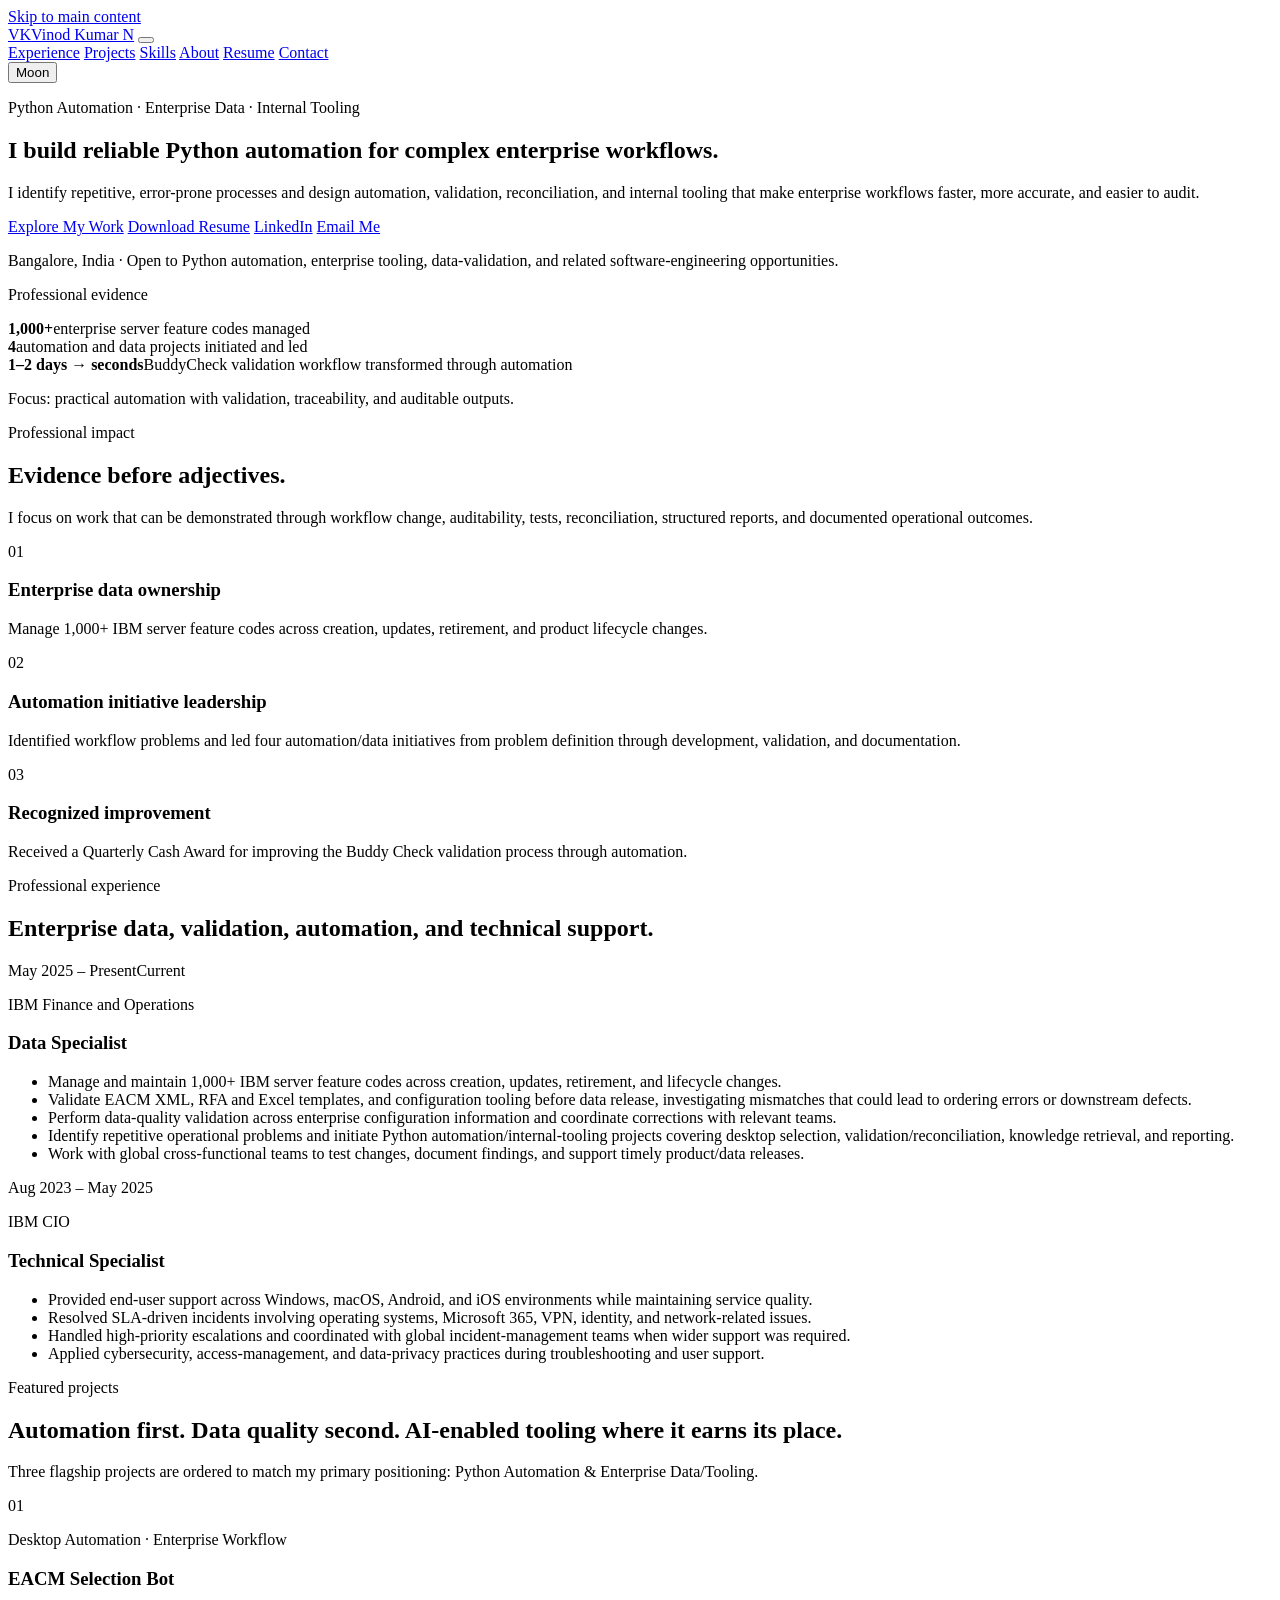
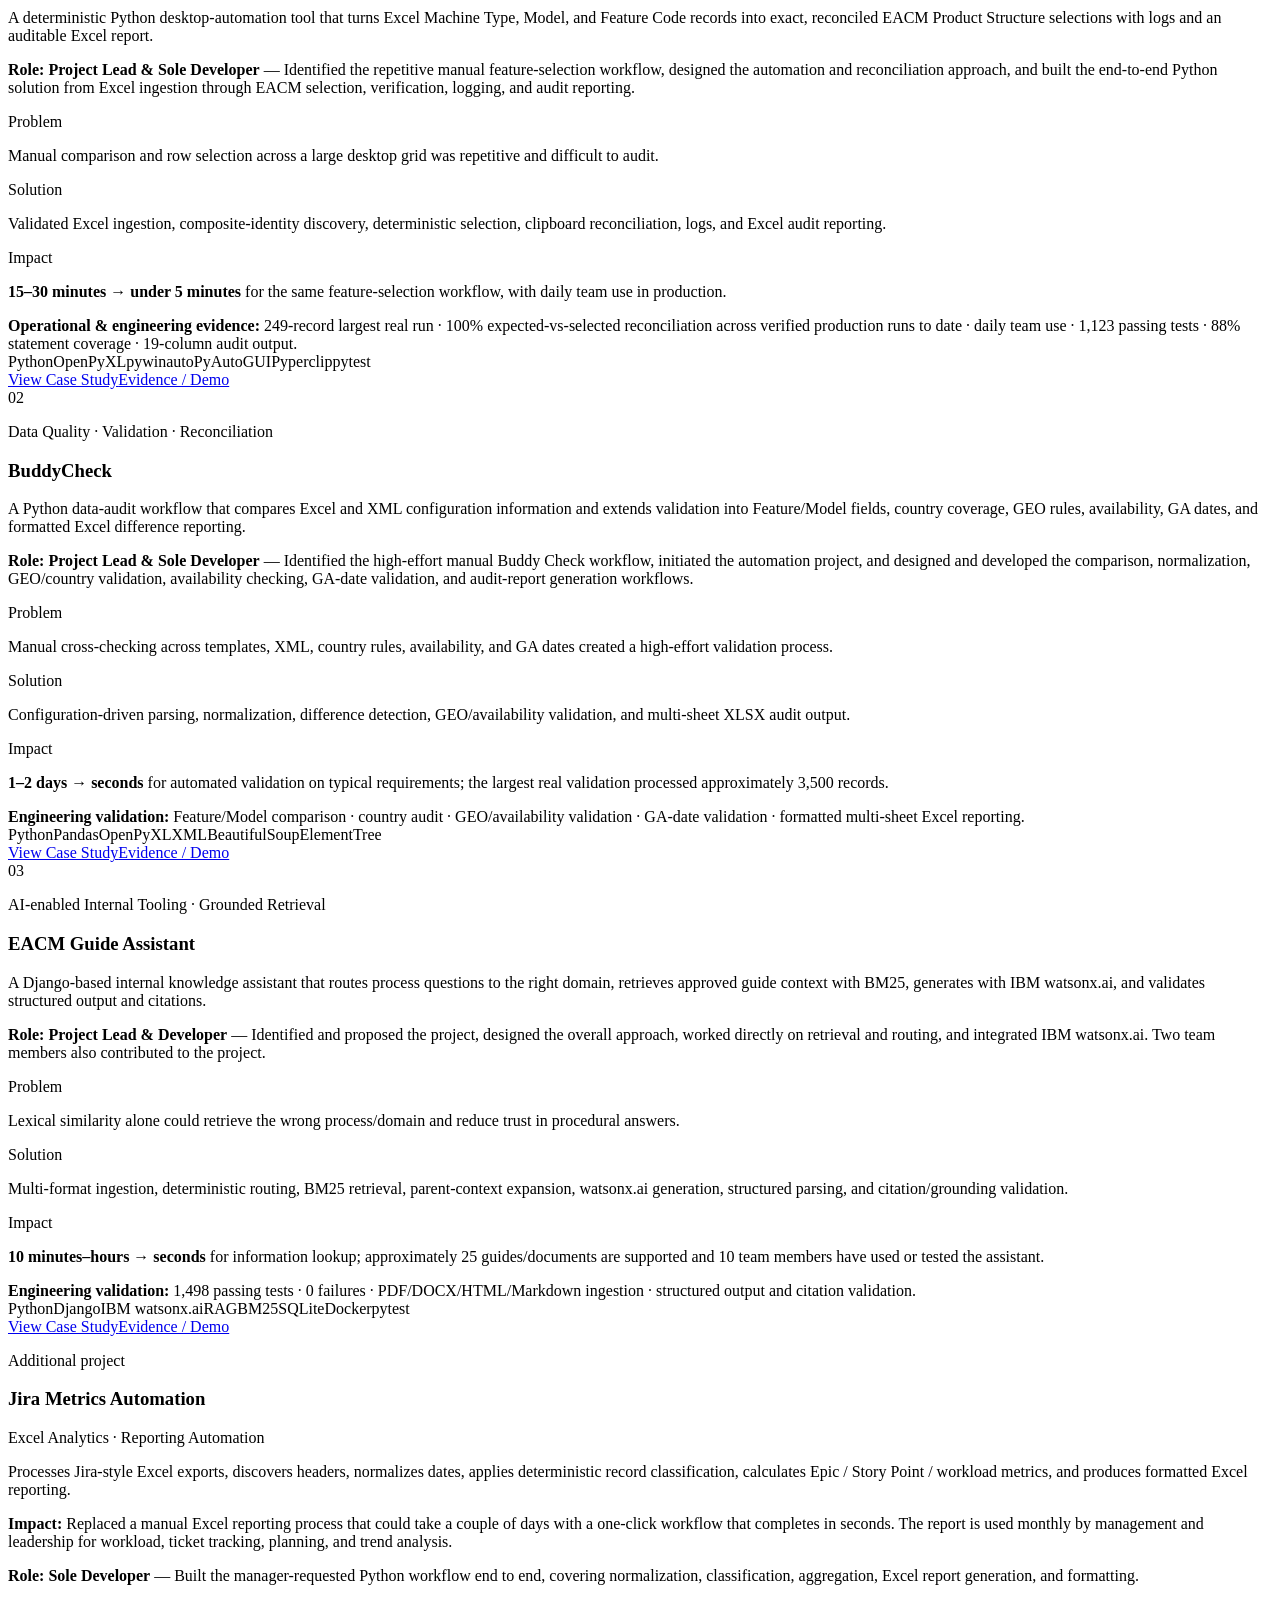
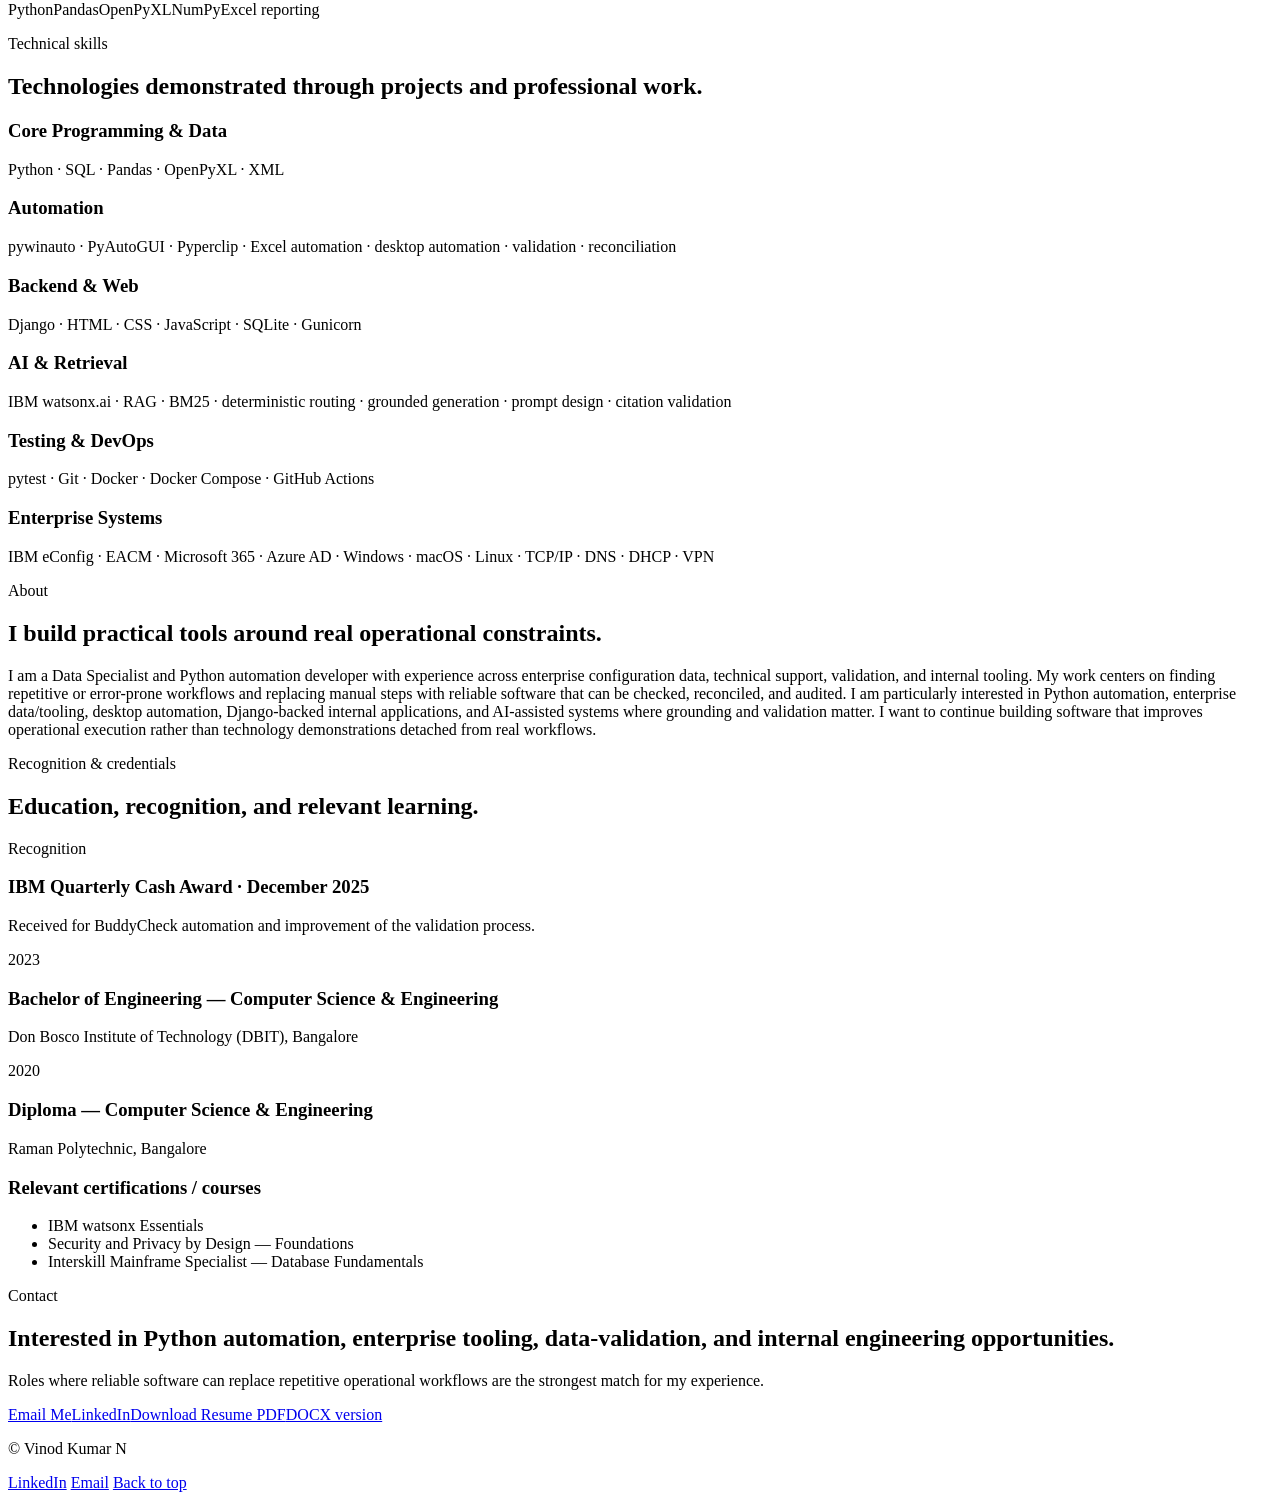
==== commit 1fa1d246: "Add files via upload" ====
--- a/index.html
+++ b/index.html
@@ -63,7 +63,7 @@
         <div class="credibility-metrics">
           <div class="metric-card"><strong>1,000+</strong><span>enterprise server feature codes managed</span></div>
           <div class="metric-card"><strong>4</strong><span>automation and data projects initiated and led</span></div>
-          <div class="metric-card"><strong>~60–80%</strong><span>manual BuddyCheck validation effort reduction</span></div>
+          <div class="metric-card"><strong>1–2 days → seconds</strong><span>BuddyCheck validation workflow transformed through automation</span></div>
         </div>
         <p class="panel-note">Focus: practical automation with validation, traceability, and auditable outputs.</p>
       </aside>
@@ -86,9 +86,9 @@
       <div class="section-head compact reveal"><p class="eyebrow">Professional experience</p><h2 id="experience-title">Enterprise data, validation, automation, and technical support.</h2></div>
       <div class="experience-list">
         <article class="experience-card reveal">
-          <div class="experience-meta"><span class="date">2025 – Present</span><span class="status">Current</span></div>
+          <div class="experience-meta"><span class="date">May 2025 – Present</span><span class="status">Current</span></div>
           <div class="experience-main">
-            <p class="employer input-required">[INPUT REQUIRED: CURRENT EMPLOYER]</p>
+            <p class="employer">IBM Finance and Operations</p>
             <h3>Data Specialist</h3>
             <ul>
               <li>Manage and maintain 1,000+ IBM server feature codes across creation, updates, retirement, and lifecycle changes.</li>
@@ -100,10 +100,10 @@
           </div>
         </article>
         <article class="experience-card reveal">
-          <div class="experience-meta"><span class="date">2023 – 2025</span></div>
+          <div class="experience-meta"><span class="date">Aug 2023 – May 2025</span></div>
           <div class="experience-main">
-            <p class="employer">IBM CIO IT Services</p>
-            <h3 class="input-required">[INPUT REQUIRED: OFFICIAL JOB TITLE]</h3>
+            <p class="employer">IBM CIO</p>
+            <h3>Technical Specialist</h3>
             <ul>
               <li>Provided end-user support across Windows, macOS, Android, and iOS environments while maintaining service quality.</li>
               <li>Resolved SLA-driven incidents involving operating systems, Microsoft 365, VPN, identity, and network-related issues.</li>
@@ -126,13 +126,13 @@
           <p class="project-category">Desktop Automation · Enterprise Workflow</p>
           <h3>EACM Selection Bot</h3>
           <p class="project-one-liner">A deterministic Python desktop-automation tool that turns Excel Machine Type, Model, and Feature Code records into exact, reconciled EACM Product Structure selections with logs and an auditable Excel report.</p>
-          <p class="role-line"><strong>Role: Project Lead & Developer</strong> — Identified the repetitive manual feature-selection workflow, designed the automation and reconciliation approach, and led the end-to-end development from Excel ingestion through EACM selection, verification, logging, and audit reporting.</p>
+          <p class="role-line"><strong>Role: Project Lead & Sole Developer</strong> — Identified the repetitive manual feature-selection workflow, designed the automation and reconciliation approach, and built the end-to-end Python solution from Excel ingestion through EACM selection, verification, logging, and audit reporting.</p>
           <div class="project-essentials">
             <div><span>Problem</span><p>Manual comparison and row selection across a large desktop grid was repetitive and difficult to audit.</p></div>
             <div><span>Solution</span><p>Validated Excel ingestion, composite-identity discovery, deterministic selection, clipboard reconciliation, logs, and Excel audit reporting.</p></div>
-            <div><span>Impact</span><p class="input-required">[INPUT REQUIRED: MANUAL PROCESS TIME] → [INPUT REQUIRED: AUTOMATED PROCESS TIME]</p></div>
-          </div>
-          <div class="validation-line"><strong>Engineering validation:</strong> 1,123 passing tests · 88% statement coverage · 19-column audit output · successful 56-record exact-reconciliation run in supplied logs.</div>
+            <div><span>Impact</span><p><strong>15–30 minutes → under 5 minutes</strong> for the same feature-selection workflow, with daily team use in production.</p></div>
+          </div>
+          <div class="validation-line"><strong>Operational & engineering evidence:</strong> 249-record largest real run · 100% expected-vs-selected reconciliation across verified production runs to date · daily team use · 1,123 passing tests · 88% statement coverage · 19-column audit output.</div>
           <div class="tags"><span>Python</span><span>OpenPyXL</span><span>pywinauto</span><span>PyAutoGUI</span><span>Pyperclip</span><span>pytest</span></div>
           <div class="project-actions"><a class="btn btn-primary" href="projects/eacm-selection-bot.html">View Case Study</a><a class="text-link" href="projects/eacm-selection-bot.html#evidence">Evidence / Demo</a></div>
         </div>
@@ -142,13 +142,13 @@
         <div class="project-index">02</div>
         <div class="project-summary-block">
           <p class="project-category">Data Quality · Validation · Reconciliation</p>
-          <h3>BuddyCheck V8</h3>
+          <h3>BuddyCheck</h3>
           <p class="project-one-liner">A Python data-audit workflow that compares Excel and XML configuration information and extends validation into Feature/Model fields, country coverage, GEO rules, availability, GA dates, and formatted Excel difference reporting.</p>
-          <p class="role-line"><strong>Role: Project Lead & Developer</strong> — Identified the high-effort manual Buddy Check workflow, initiated the automation project, and led development of the comparison, normalization, GEO/country validation, availability checking, GA-date validation, and audit-report generation workflows.</p>
+          <p class="role-line"><strong>Role: Project Lead & Sole Developer</strong> — Identified the high-effort manual Buddy Check workflow, initiated the automation project, and designed and developed the comparison, normalization, GEO/country validation, availability checking, GA-date validation, and audit-report generation workflows.</p>
           <div class="project-essentials">
             <div><span>Problem</span><p>Manual cross-checking across templates, XML, country rules, availability, and GA dates created a high-effort validation process.</p></div>
             <div><span>Solution</span><p>Configuration-driven parsing, normalization, difference detection, GEO/availability validation, and multi-sheet XLSX audit output.</p></div>
-            <div><span>Impact</span><p><strong>~60–80%</strong> reduction in manual validation effort, as documented in the supplied résumé.</p></div>
+            <div><span>Impact</span><p><strong>1–2 days → seconds</strong> for automated validation on typical requirements; the largest real validation processed approximately 3,500 records.</p></div>
           </div>
           <div class="validation-line"><strong>Engineering validation:</strong> Feature/Model comparison · country audit · GEO/availability validation · GA-date validation · formatted multi-sheet Excel reporting.</div>
           <div class="tags"><span>Python</span><span>Pandas</span><span>OpenPyXL</span><span>XML</span><span>BeautifulSoup</span><span>ElementTree</span></div>
@@ -162,11 +162,11 @@
           <p class="project-category">AI-enabled Internal Tooling · Grounded Retrieval</p>
           <h3>EACM Guide Assistant</h3>
           <p class="project-one-liner">A Django-based internal knowledge assistant that routes process questions to the right domain, retrieves approved guide context with BM25, generates with IBM watsonx.ai, and validates structured output and citations.</p>
-          <p class="role-line"><strong>Role: Project Lead & Developer</strong> — Identified the difficulty of reliably retrieving procedural information from enterprise guides and led development across ingestion, deterministic routing, retrieval, context handling, AI generation, grounding validation, testing, and web delivery.</p>
+          <p class="role-line"><strong>Role: Project Lead & Developer</strong> — Identified and proposed the project, designed the overall approach, worked directly on retrieval and routing, and integrated IBM watsonx.ai. Two team members also contributed to the project.</p>
           <div class="project-essentials">
             <div><span>Problem</span><p>Lexical similarity alone could retrieve the wrong process/domain and reduce trust in procedural answers.</p></div>
             <div><span>Solution</span><p>Multi-format ingestion, deterministic routing, BM25 retrieval, parent-context expansion, watsonx.ai generation, structured parsing, and citation/grounding validation.</p></div>
-            <div><span>Impact</span><p class="input-required">[INPUT REQUIRED: VERIFIED USER / TIME-SAVED / ADOPTION METRIC]</p></div>
+            <div><span>Impact</span><p><strong>10 minutes–hours → seconds</strong> for information lookup; approximately 25 guides/documents are supported and 10 team members have used or tested the assistant.</p></div>
           </div>
           <div class="validation-line"><strong>Engineering validation:</strong> 1,498 passing tests · 0 failures · PDF/DOCX/HTML/Markdown ingestion · structured output and citation validation.</div>
           <div class="tags"><span>Python</span><span>Django</span><span>IBM watsonx.ai</span><span>RAG</span><span>BM25</span><span>SQLite</span><span>Docker</span><span>pytest</span></div>
@@ -177,7 +177,7 @@
       <div class="additional-projects reveal" aria-labelledby="additional-title">
         <div><p class="eyebrow">Additional project</p><h3 id="additional-title">Jira Metrics Automation</h3></div>
         <div class="additional-card">
-          <div><p class="project-category">Excel Analytics · Reporting Automation</p><p>Processes Jira-style Excel exports, discovers headers, normalizes dates, applies deterministic record classification, calculates Epic / Story Point / workload metrics, and produces formatted Excel reporting.</p><p class="role-line compact"><strong>Role: Project Lead & Developer</strong> — Identified recurring manual reporting effort and led development of the Python normalization, classification, aggregation, and Excel reporting workflow.</p></div>
+          <div><p class="project-category">Excel Analytics · Reporting Automation</p><p>Processes Jira-style Excel exports, discovers headers, normalizes dates, applies deterministic record classification, calculates Epic / Story Point / workload metrics, and produces formatted Excel reporting.</p><p><strong>Impact:</strong> Replaced a manual Excel reporting process that could take a couple of days with a one-click workflow that completes in seconds. The report is used monthly by management and leadership for workload, ticket tracking, planning, and trend analysis.</p><p class="role-line compact"><strong>Role: Sole Developer</strong> — Built the manager-requested Python workflow end to end, covering normalization, classification, aggregation, Excel report generation, and formatting.</p></div>
           <div class="tags"><span>Python</span><span>Pandas</span><span>OpenPyXL</span><span>NumPy</span><span>Excel reporting</span></div>
         </div>
       </div>
@@ -209,12 +209,12 @@
     <div class="container credentials-grid">
       <div class="section-head reveal"><p class="eyebrow">Recognition & credentials</p><h2 id="credentials-title">Education, recognition, and relevant learning.</h2></div>
       <div class="credentials-content reveal">
-        <div class="recognition-card"><p class="small-label">Recognition</p><h3>Quarterly Cash Award</h3><p>Received for improving the Buddy Check validation process through automation.</p></div>
+        <div class="recognition-card"><p class="small-label">Recognition</p><h3>IBM Quarterly Cash Award · December 2025</h3><p>Received for BuddyCheck automation and improvement of the validation process.</p></div>
         <div class="credential-list">
           <div><span>2023</span><h3>Bachelor of Engineering — Computer Science & Engineering</h3><p>Don Bosco Institute of Technology (DBIT), Bangalore</p></div>
           <div><span>2020</span><h3>Diploma — Computer Science & Engineering</h3><p>Raman Polytechnic, Bangalore</p></div>
         </div>
-        <div class="cert-list"><h3>Relevant certifications / courses</h3><ul><li>IBM watsonx Essentials <span class="muted">— completion year not supplied</span></li><li>Security and Privacy by Design — Foundations <span class="muted">— completion year not supplied</span></li><li>Interskill Mainframe Specialist — Database Fundamentals <span class="muted">— 2023</span></li></ul></div>
+        <div class="cert-list"><h3>Relevant certifications / courses</h3><ul><li>IBM watsonx Essentials</li><li>Security and Privacy by Design — Foundations</li><li>Interskill Mainframe Specialist — Database Fundamentals</li></ul></div>
       </div>
     </div>
   </section>
